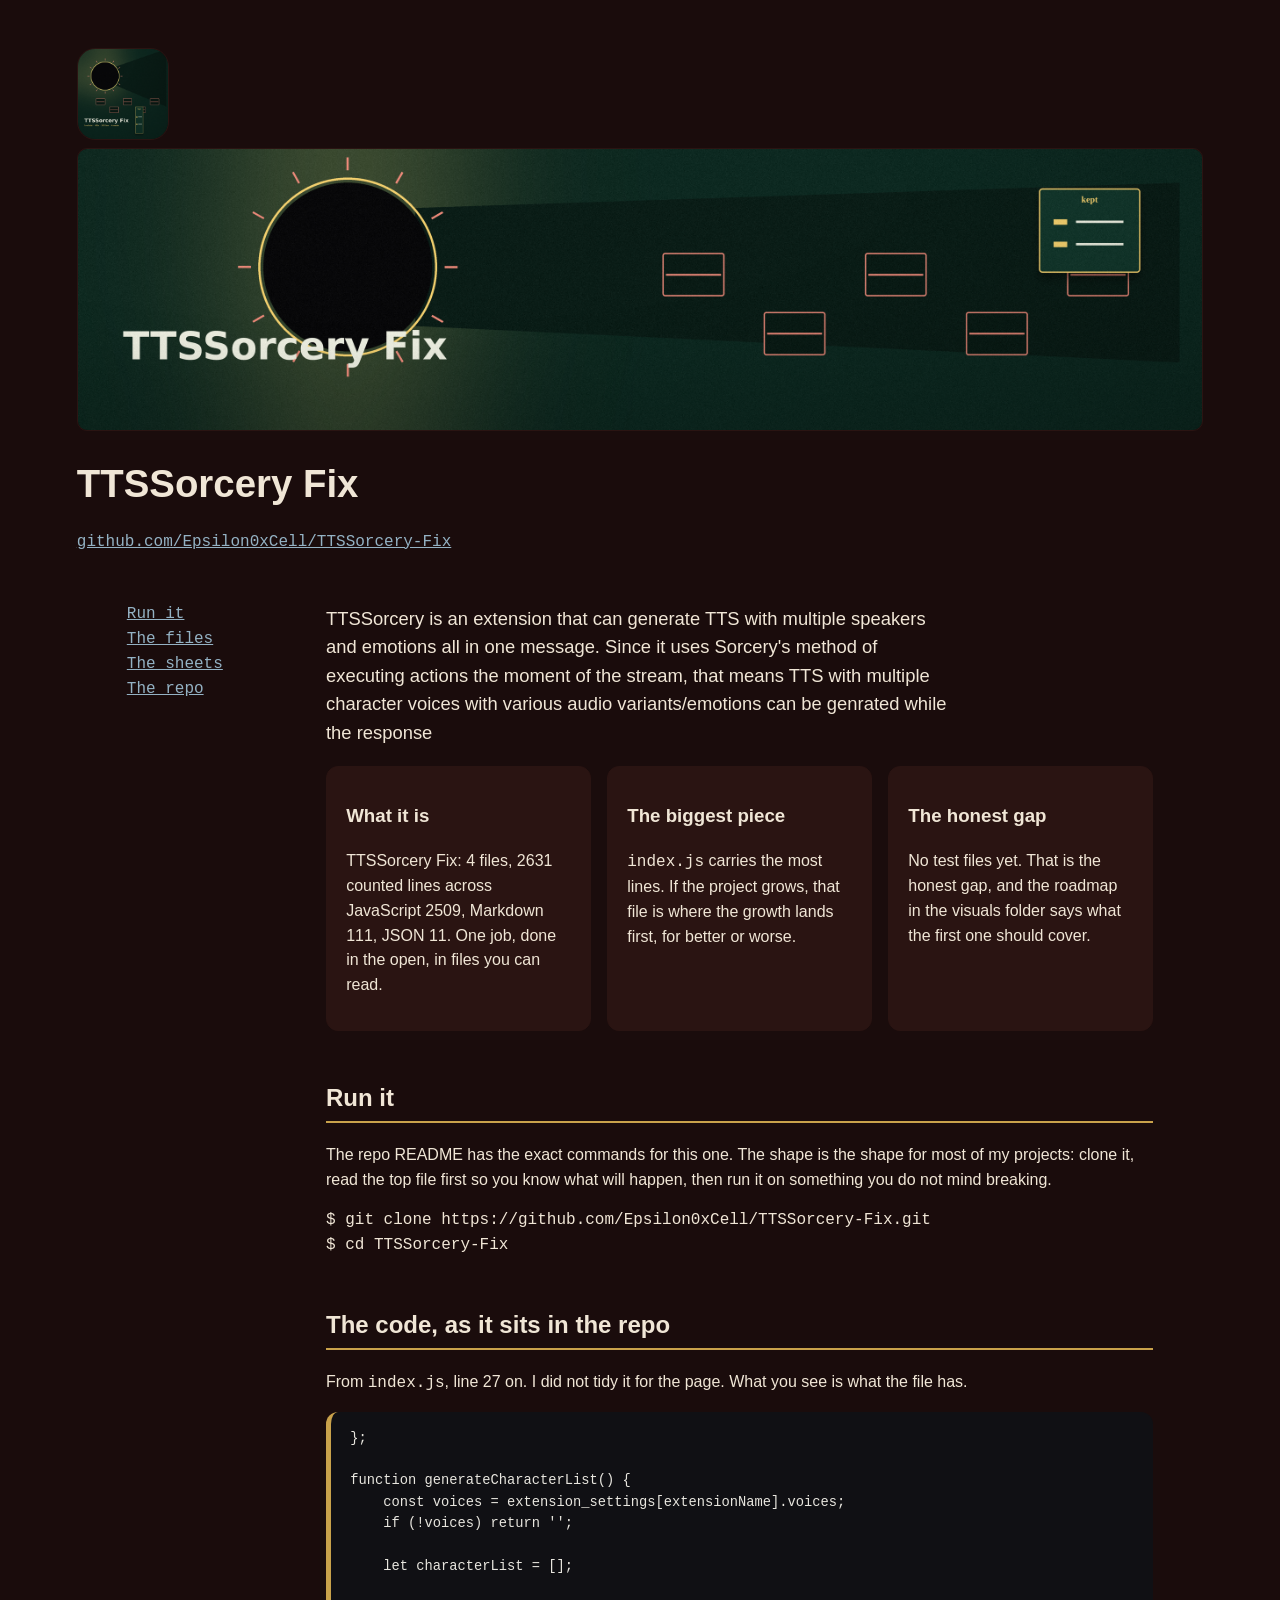
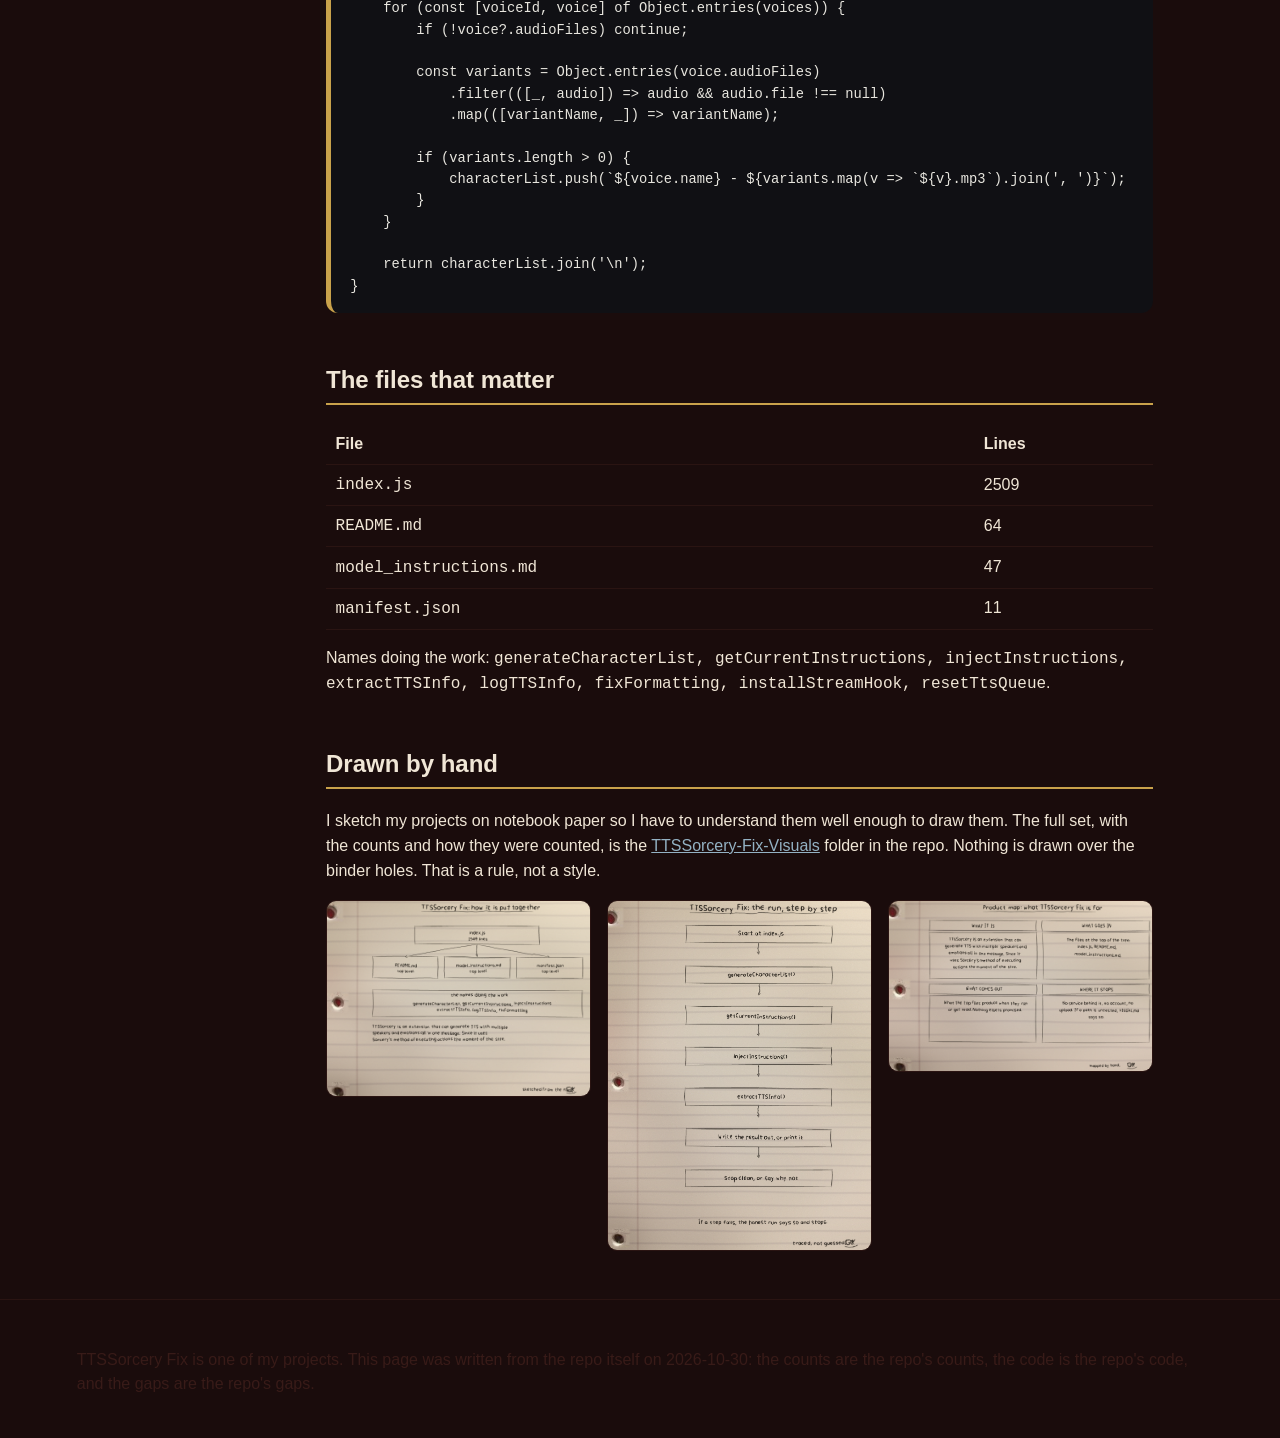
==== index.html @ c1dcb288 "Publish TTSSorcery-Fix project website" ====
<!DOCTYPE html>
<html lang="en">
<head>
<meta charset="utf-8">
<meta name="viewport" content="width=device-width, initial-scale=1">
<title>TTSSorcery Fix: what it is, how it runs, where it stops</title>
<meta name="description" content="TTSSorcery is an extension that can generate TTS with multiple speakers and emotions all in one message. Since it uses Sorcery&#x27;s method of executing a">
<style>
:root {
  --bg: #1a0c0c; --panel: #2a1412; --ink: #f0e6d6;
  --mut: #381b18;
  --acc: #c9a24b; --acc2: #94b2c4;
  --line: #2a1412;
}
* { box-sizing: border-box; }
body { margin: 0; background: var(--bg); color: var(--ink);
  font-family: ' Gill Sans', 'Segoe UI', sans-serif; line-height: 1.55; }
code, pre, .mono { font-family: 'SF Mono', monospace; }
a { color: var(--acc2); }
.hero { padding: 3rem 6vw 1rem; }
.hero img.banner { width: 100%; height: auto; border: 1px solid var(--line);
  border-radius: 10px; }
.logo { width: 92px; height: 92px; border-radius: 18px;
  border: 1px solid var(--line); }
h1 { font-size: 2.4rem; margin: 0.4em 0 0.1em; }
h2 { border-bottom: 2px solid var(--acc); padding-bottom: 0.2em;
  margin-top: 2em; }
.lede { font-size: 1.15rem; max-width: 62ch; }
main { padding: 0 6vw 3rem; max-width: 1180px; margin: 0 auto; }
.grid { display: grid; gap: 1rem;
  grid-template-columns: repeat(auto-fit, minmax(230px, 1fr)); }
.card { background: var(--panel); border: 1px solid var(--line);
  border-radius: 12px; padding: 1rem 1.2rem; }
.card.pop { animation: rise 0.7s ease both; }
@keyframes rise { from { opacity: 0; transform: translateY(14px); }
  to { opacity: 1; transform: none; } }
pre.code { background: #101014; color: #e8e6df; padding: 1rem 1.2rem;
  border-radius: 12px; overflow-x: auto; font-size: 0.86rem;
  border-left: 5px solid var(--acc); }
table { border-collapse: collapse; width: 100%; }
td, th { border-bottom: 1px solid var(--line); padding: 0.45rem 0.6rem;
  text-align: left; }
.shots { display: grid; gap: 1rem;
  grid-template-columns: repeat(auto-fit, minmax(260px, 1fr)); }
.shots img { width: 100%; height: auto; border: 1px solid var(--line);
  border-radius: 10px; background: #f4f1e8; }
footer { padding: 2rem 6vw; border-top: 1px solid var(--line);
  color: var(--mut); }
.rail { display: flex; gap: 1.2rem; align-items: flex-start; }
.rail nav { position: sticky; top: 1rem; min-width: 180px; }
@media (max-width: 760px) { .rail { flex-direction: column; }
  .rail nav { position: static; } }
@media (prefers-reduced-motion: reduce) {
  .card.pop { animation: none; } * { scroll-behavior: auto; } }
</style>
</head>
<body class="layout-note">
<!-- This page exists for TTSSorcery-Fix alone: the layout (notebook),
     the colors, and the type were picked for this project, not
     shared with the other project pages. The code block below is
     copied from the file it names, line for line. If it looks
     plain, that is because the project is plain, and I would
     rather the page match the project than dress it up. The one
     thing I will not do here is oversell: what this project does
     not do is stated on the page, not hidden from it. -->
<header class="hero">
  <img class="logo" src="assets/logo.png" alt="TTSSorcery Fix logo">
  <img class="banner" src="assets/banner.png" alt="">
  <h1>TTSSorcery Fix</h1>
  <p class="mono"><a href="https://github.com/Epsilon0xCell/TTSSorcery-Fix">github.com/Epsilon0xCell/TTSSorcery-Fix</a></p>
</header>

<main>
  <section class="rail">
    <nav aria-label="on this page">
      <p class="mono"><a href="#run">Run it</a><br>
      <a href="#files">The files</a><br>
      <a href="#sheets">The sheets</a><br>
      <a href="https://github.com/Epsilon0xCell/TTSSorcery-Fix">The repo</a></p>
    </nav>
    <div>
      <p class="lede">TTSSorcery is an extension that can generate TTS with multiple speakers and emotions all in one message. Since it uses Sorcery&#x27;s method of executing actions the moment of the stream, that means TTS with multiple character voices with various audio variants/emotions can be genrated while the response</p>
      <div class="grid">
        <div class="card pop"><h3>What it is</h3>
          <p>TTSSorcery Fix: 4 files, 2631 counted
          lines across JavaScript 2509, Markdown 111, JSON 11. One job, done in the
          open, in files you can read.</p></div>
        <div class="card pop"><h3>The biggest piece</h3>
          <p><code>index.js</code> carries the most
          lines. If the project grows, that file is where the growth
          lands first, for better or worse.</p></div>
        <div class="card pop"><h3>The honest gap</h3>
          <p>No test files yet. That is the honest gap, and the roadmap in the visuals folder says what the first one should cover.</p></div>
      </div>
      <section id="run">
        <h2>Run it</h2>
        <p>The repo README has the exact commands for this one. The
        shape is the shape for most of my projects: clone it, read the
        top file first so you know what will happen, then run it on
        something you do not mind breaking.</p>
        <p class="mono">$ git clone https://github.com/Epsilon0xCell/TTSSorcery-Fix.git<br>$ cd TTSSorcery-Fix</p>
      </section>
      
  <section aria-label="real code">
    <h2>The code, as it sits in the repo</h2>
    <p>From <code>index.js</code>, line 27 on. I did
    not tidy it for the page. What you see is what the file has.</p>
    <pre class="code"><code>};

function generateCharacterList() {
    const voices = extension_settings[extensionName].voices;
    if (!voices) return &#x27;&#x27;;

    let characterList = [];
    
    for (const [voiceId, voice] of Object.entries(voices)) {
        if (!voice?.audioFiles) continue;

        const variants = Object.entries(voice.audioFiles)
            .filter(([_, audio]) =&gt; audio &amp;&amp; audio.file !== null)
            .map(([variantName, _]) =&gt; variantName);

        if (variants.length &gt; 0) {
            characterList.push(`${voice.name} - ${variants.map(v =&gt; `${v}.mp3`).join(&#x27;, &#x27;)}`);
        }
    }

    return characterList.join(&#x27;\n&#x27;);
}</code></pre>
  </section>
      <section id="files">
        <h2>The files that matter</h2>
        <table><tr><th>File</th><th>Lines</th></tr>
        <tr><td><code>index.js</code></td><td>2509</td></tr>
        <tr><td><code>README.md</code></td><td>64</td></tr>
        <tr><td><code>model_instructions.md</code></td><td>47</td></tr>
        <tr><td><code>manifest.json</code></td><td>11</td></tr>
        </table>
        <p>Names doing the work: <span class="mono">generateCharacterList, getCurrentInstructions, injectInstructions, extractTTSInfo, logTTSInfo, fixFormatting, installStreamHook, resetTtsQueue</span>.</p>
      </section>
      <section id="sheets">
        <h2>Drawn by hand</h2>
        <p>I sketch my projects on notebook paper so I have to
        understand them well enough to draw them. The full set,
        with the counts and how they were counted, is the
        <a href="https://github.com/Epsilon0xCell/TTSSorcery-Fix/tree/main/TTSSorcery-Fix-Visuals">TTSSorcery-Fix-Visuals</a>
        folder in the repo. Nothing is drawn over the binder holes.
        That is a rule, not a style.</p>
        <div class="shots">
          <img src="assets/architecture.png" alt="Hand drawn architecture sheet for TTSSorcery Fix">
          <img src="assets/flowchart.png" alt="Hand drawn flowchart sheet for TTSSorcery Fix">
          <img src="assets/product-map.png" alt="Hand drawn product map sheet for TTSSorcery Fix">
        </div>
      </section>
    </div>
  </section>
</main>
<footer>
  <p>TTSSorcery Fix is one of my projects. This page was written
  from the repo itself on 2026-10-30: the counts are the
  repo's counts, the code is the repo's code, and the gaps are the
  repo's gaps.</p>
</footer>
</body>
</html>
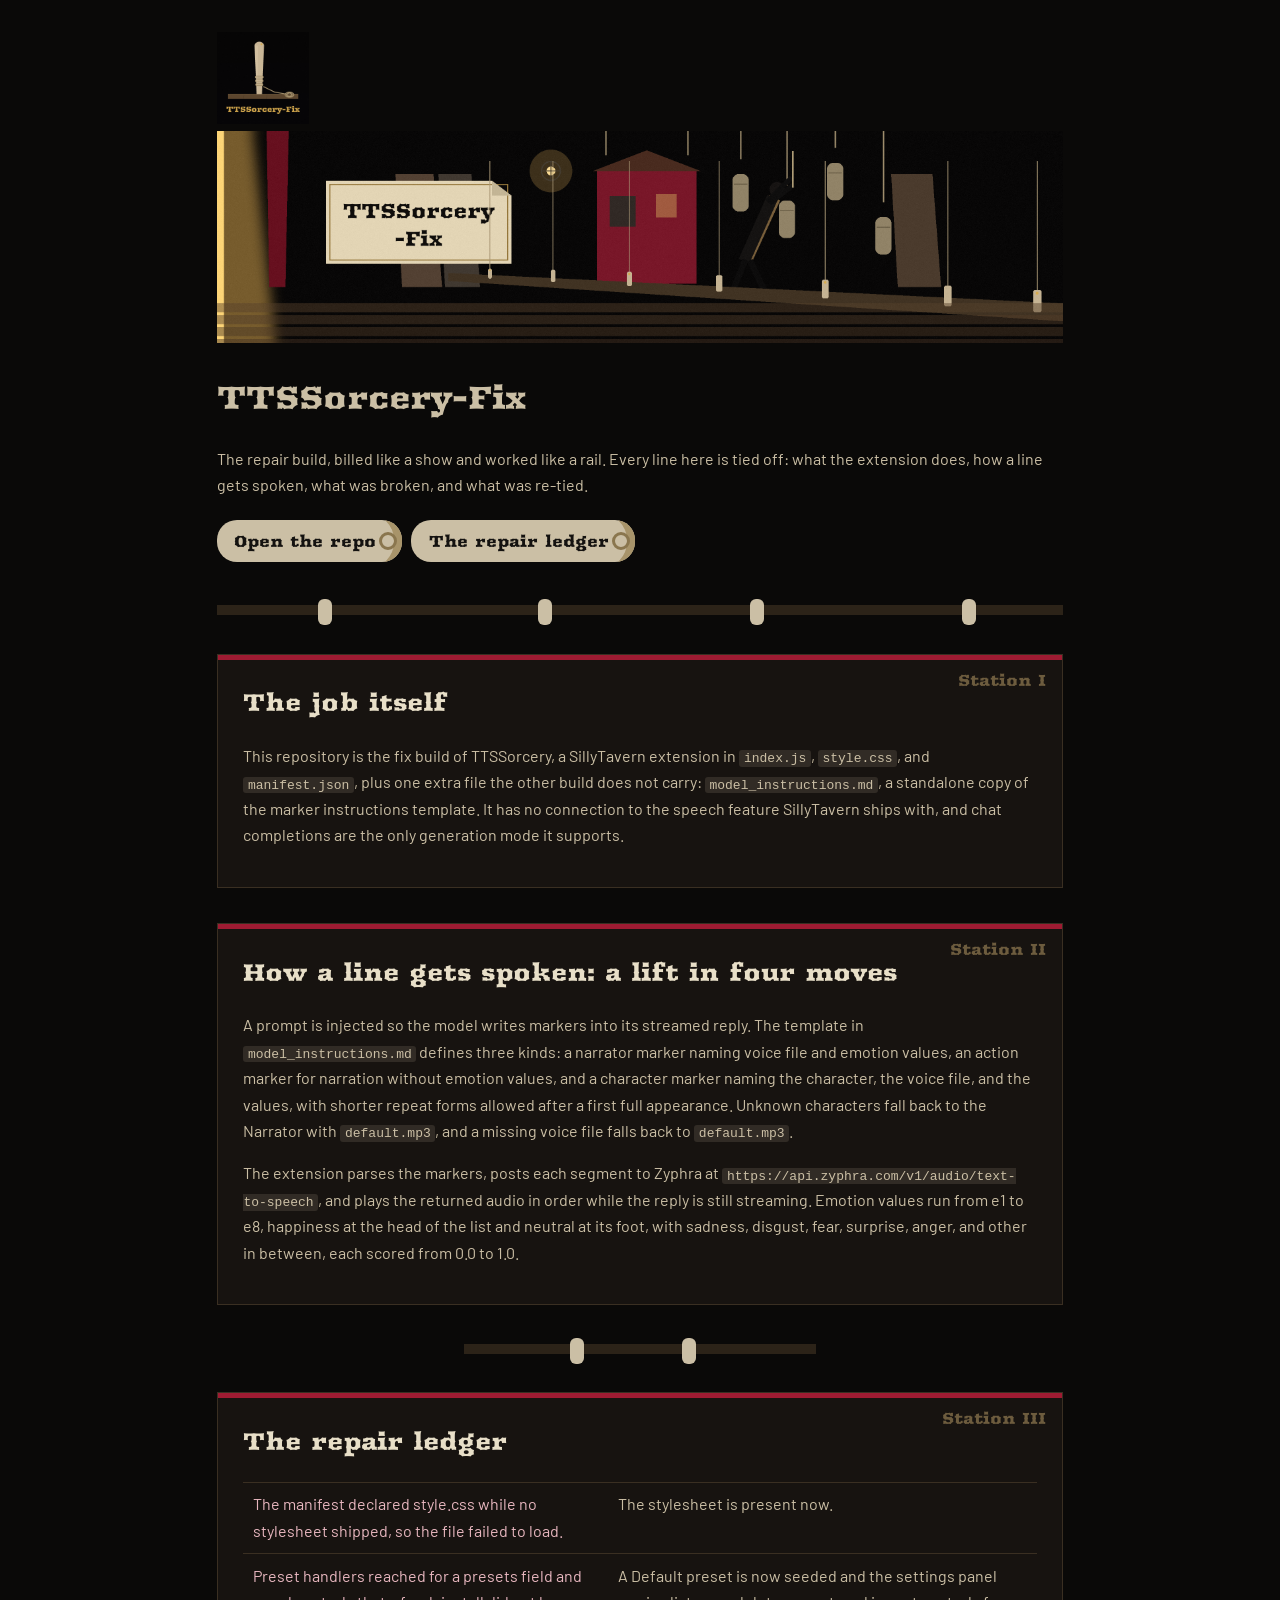
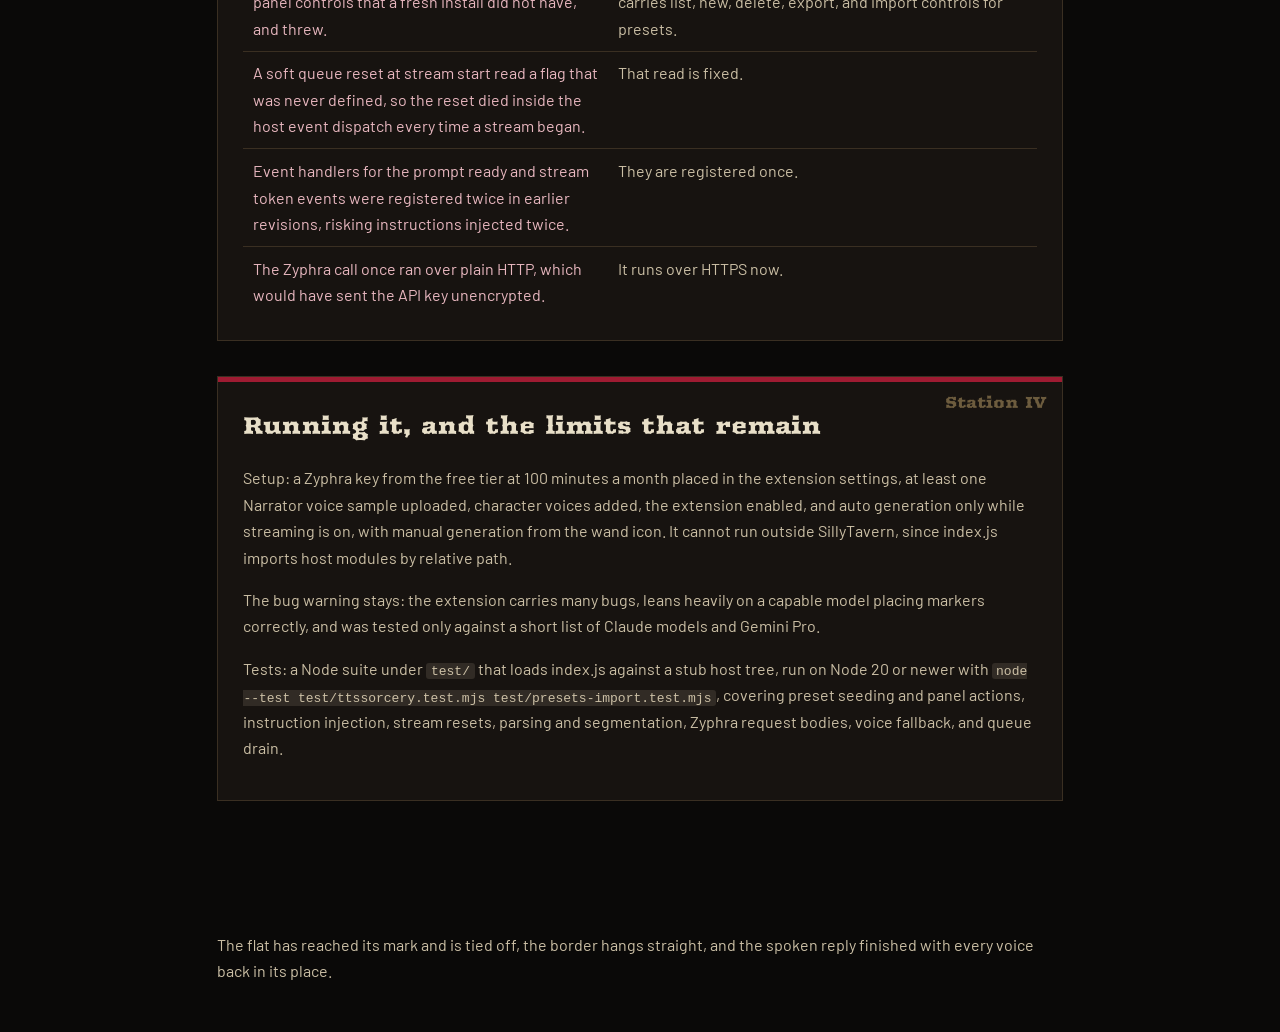
==== commit 63c2d6f7: "Theme unification: re-skin README, site, and art in the repo's own world" ====
--- a/index.html
+++ b/index.html
@@ -3,163 +3,58 @@
 <head>
 <meta charset="utf-8">
 <meta name="viewport" content="width=device-width, initial-scale=1">
-<title>TTSSorcery Fix: what it is, how it runs, where it stops</title>
-<meta name="description" content="TTSSorcery is an extension that can generate TTS with multiple speakers and emotions all in one message. Since it uses Sorcery&#x27;s method of executing a">
+<title>TTSSorcery-Fix: Stage Weight and Fly Rail Crew</title>
+<meta name="description" content="The fix build of TTSSorcery, a SillyTavern extension. Stations along a working rail: the job, the lift, the repair ledger, and running it.">
 <style>
-:root {
-  --bg: #1a0c0c; --panel: #2a1412; --ink: #f0e6d6;
-  --mut: #381b18;
-  --acc: #c9a24b; --acc2: #94b2c4;
-  --line: #2a1412;
-}
-* { box-sizing: border-box; }
-body { margin: 0; background: var(--bg); color: var(--ink);
-  font-family: ' Gill Sans', 'Segoe UI', sans-serif; line-height: 1.55; }
-code, pre, .mono { font-family: 'SF Mono', monospace; }
-a { color: var(--acc2); }
-.hero { padding: 3rem 6vw 1rem; }
-.hero img.banner { width: 100%; height: auto; border: 1px solid var(--line);
-  border-radius: 10px; }
-.logo { width: 92px; height: 92px; border-radius: 18px;
-  border: 1px solid var(--line); }
-h1 { font-size: 2.4rem; margin: 0.4em 0 0.1em; }
-h2 { border-bottom: 2px solid var(--acc); padding-bottom: 0.2em;
-  margin-top: 2em; }
-.lede { font-size: 1.15rem; max-width: 62ch; }
-main { padding: 0 6vw 3rem; max-width: 1180px; margin: 0 auto; }
-.grid { display: grid; gap: 1rem;
-  grid-template-columns: repeat(auto-fit, minmax(230px, 1fr)); }
-.card { background: var(--panel); border: 1px solid var(--line);
-  border-radius: 12px; padding: 1rem 1.2rem; }
-.card.pop { animation: rise 0.7s ease both; }
-@keyframes rise { from { opacity: 0; transform: translateY(14px); }
-  to { opacity: 1; transform: none; } }
-pre.code { background: #101014; color: #e8e6df; padding: 1rem 1.2rem;
-  border-radius: 12px; overflow-x: auto; font-size: 0.86rem;
-  border-left: 5px solid var(--acc); }
-table { border-collapse: collapse; width: 100%; }
-td, th { border-bottom: 1px solid var(--line); padding: 0.45rem 0.6rem;
-  text-align: left; }
-.shots { display: grid; gap: 1rem;
-  grid-template-columns: repeat(auto-fit, minmax(260px, 1fr)); }
-.shots img { width: 100%; height: auto; border: 1px solid var(--line);
-  border-radius: 10px; background: #f4f1e8; }
-footer { padding: 2rem 6vw; border-top: 1px solid var(--line);
-  color: var(--mut); }
-.rail { display: flex; gap: 1.2rem; align-items: flex-start; }
-.rail nav { position: sticky; top: 1rem; min-width: 180px; }
-@media (max-width: 760px) { .rail { flex-direction: column; }
-  .rail nav { position: static; } }
-@media (prefers-reduced-motion: reduce) {
-  .card.pop { animation: none; } * { scroll-behavior: auto; } }
+@font-face{font-family:'Arbutus';src:url('fonts/Arbutus.ttf') format('truetype');}
+@font-face{font-family:'Barlow';src:url('fonts/Barlow.ttf') format('truetype');}
+:root{--black:#0a0908;--crim:#9e1b32;--gold:#d4af37;--dust:#cbbfa5;--board:#57432c;--cream:#e8dfc8}
+*{box-sizing:border-box} body{margin:0;background:var(--black);color:var(--dust);font-family:'Barlow',sans-serif;line-height:1.65}
+h1,h2{font-family:'Arbutus',serif;font-weight:400}
+.hero{padding:2rem 6vw 0;max-width:1000px;margin:0 auto}.hero img.banner{width:100%;height:auto}
+.logo{width:92px;height:92px}
+main{padding:0 6vw 3rem;max-width:1000px;margin:0 auto}
+.station{background:#171310;border:1px solid #3a2f22;padding:1.4rem 1.6rem;margin:2.2rem auto;max-width:56rem;position:relative}
+.station:before{content:'';position:absolute;top:0;left:0;right:0;height:5px;background:var(--crim)}
+.station h2{color:var(--cream);margin-top:.4rem}
+.station .no{position:absolute;top:12px;right:16px;color:#6d5c3e;font-family:'Arbutus',serif}
+table{border-collapse:collapse;width:100%} td{border-top:1px solid #3a2f22;padding:.55rem .6rem;vertical-align:top} td:first-child{color:#e8b7bf;width:46%}
+.btn{display:inline-block;background:var(--dust);color:#141210;font-family:'Arbutus',serif;text-decoration:none;padding:.5rem 1.6rem .5rem 1.1rem;border-radius:20px;position:relative;margin:.3rem .4rem .3rem 0;box-shadow:inset -14px 0 0 -6px #a8946a}
+.btn:after{content:'';position:absolute;right:5px;top:50%;transform:translateY(-50%);width:12px;height:12px;border:3px solid #8a764e;border-radius:50%}
+.btn:hover{background:linear-gradient(90deg,#e8c87a,var(--dust) 55%)}
+.btn:active{transform:translateY(2px)} .btn:focus-visible{outline:2px solid var(--gold);outline-offset:3px}
+a{color:#e8c87a} a:before{content:'';display:inline-block;width:.55em;height:.55em;border:2px solid currentColor;border-radius:50%;margin-right:.4em}
+a:hover:before{background:var(--gold)} .btn:before{content:none}
+.rail{border-top:10px solid #2c2318;margin:2.4rem auto;position:relative;max-width:56rem}
+.rail i{position:absolute;top:-16px;width:14px;height:26px;background:var(--dust);border-radius:6px}
+.rail.short{max-width:22rem}
+code{background:rgba(203,191,165,.14);padding:.05em .35em;border-radius:3px}
+pre{background:#000;padding:1rem;overflow-x:auto;border:1px solid #3a2f22}
+footer{padding:2rem 6vw;max-width:1000px;margin:0 auto}
 </style>
 </head>
-<body class="layout-note">
-<!-- This page exists for TTSSorcery-Fix alone: the layout (notebook),
-     the colors, and the type were picked for this project, not
-     shared with the other project pages. The code block below is
-     copied from the file it names, line for line. If it looks
-     plain, that is because the project is plain, and I would
-     rather the page match the project than dress it up. The one
-     thing I will not do here is oversell: what this project does
-     not do is stated on the page, not hidden from it. -->
+<body>
 <header class="hero">
-  <img class="logo" src="assets/logo.png" alt="TTSSorcery Fix logo">
-  <img class="banner" src="assets/banner.png" alt="">
-  <h1>TTSSorcery Fix</h1>
-  <p class="mono"><a href="https://github.com/Epsilon0xCell/TTSSorcery-Fix">github.com/Epsilon0xCell/TTSSorcery-Fix</a></p>
+<img class="logo" src="assets/logo.png" alt="Belaying pin with a rope wrap and a coil on the boards">
+<img class="banner" src="assets/banner.png" alt="The fly rail during a scene change, with the playbill for TTSSorcery-Fix on the back wall">
+<h1>TTSSorcery-Fix</h1>
+<p>The repair build, billed like a show and worked like a rail. Every line here is tied off: what the extension does, how a line gets spoken, what was broken, and what was re-tied.</p>
+<p><a class="btn" href="https://github.com/Epsilon0xCell/TTSSorcery-Fix">Open the repo</a> <a class="btn" href="#ledger">The repair ledger</a></p>
 </header>
-
 <main>
-  <section class="rail">
-    <nav aria-label="on this page">
-      <p class="mono"><a href="#run">Run it</a><br>
-      <a href="#files">The files</a><br>
-      <a href="#sheets">The sheets</a><br>
-      <a href="https://github.com/Epsilon0xCell/TTSSorcery-Fix">The repo</a></p>
-    </nav>
-    <div>
-      <p class="lede">TTSSorcery is an extension that can generate TTS with multiple speakers and emotions all in one message. Since it uses Sorcery&#x27;s method of executing actions the moment of the stream, that means TTS with multiple character voices with various audio variants/emotions can be genrated while the response</p>
-      <div class="grid">
-        <div class="card pop"><h3>What it is</h3>
-          <p>TTSSorcery Fix: 4 files, 2631 counted
-          lines across JavaScript 2509, Markdown 111, JSON 11. One job, done in the
-          open, in files you can read.</p></div>
-        <div class="card pop"><h3>The biggest piece</h3>
-          <p><code>index.js</code> carries the most
-          lines. If the project grows, that file is where the growth
-          lands first, for better or worse.</p></div>
-        <div class="card pop"><h3>The honest gap</h3>
-          <p>No test files yet. That is the honest gap, and the roadmap in the visuals folder says what the first one should cover.</p></div>
-      </div>
-      <section id="run">
-        <h2>Run it</h2>
-        <p>The repo README has the exact commands for this one. The
-        shape is the shape for most of my projects: clone it, read the
-        top file first so you know what will happen, then run it on
-        something you do not mind breaking.</p>
-        <p class="mono">$ git clone https://github.com/Epsilon0xCell/TTSSorcery-Fix.git<br>$ cd TTSSorcery-Fix</p>
-      </section>
-      
-  <section aria-label="real code">
-    <h2>The code, as it sits in the repo</h2>
-    <p>From <code>index.js</code>, line 27 on. I did
-    not tidy it for the page. What you see is what the file has.</p>
-    <pre class="code"><code>};
-
-function generateCharacterList() {
-    const voices = extension_settings[extensionName].voices;
-    if (!voices) return &#x27;&#x27;;
-
-    let characterList = [];
-    
-    for (const [voiceId, voice] of Object.entries(voices)) {
-        if (!voice?.audioFiles) continue;
-
-        const variants = Object.entries(voice.audioFiles)
-            .filter(([_, audio]) =&gt; audio &amp;&amp; audio.file !== null)
-            .map(([variantName, _]) =&gt; variantName);
-
-        if (variants.length &gt; 0) {
-            characterList.push(`${voice.name} - ${variants.map(v =&gt; `${v}.mp3`).join(&#x27;, &#x27;)}`);
-        }
-    }
-
-    return characterList.join(&#x27;\n&#x27;);
-}</code></pre>
-  </section>
-      <section id="files">
-        <h2>The files that matter</h2>
-        <table><tr><th>File</th><th>Lines</th></tr>
-        <tr><td><code>index.js</code></td><td>2509</td></tr>
-        <tr><td><code>README.md</code></td><td>64</td></tr>
-        <tr><td><code>model_instructions.md</code></td><td>47</td></tr>
-        <tr><td><code>manifest.json</code></td><td>11</td></tr>
-        </table>
-        <p>Names doing the work: <span class="mono">generateCharacterList, getCurrentInstructions, injectInstructions, extractTTSInfo, logTTSInfo, fixFormatting, installStreamHook, resetTtsQueue</span>.</p>
-      </section>
-      <section id="sheets">
-        <h2>Drawn by hand</h2>
-        <p>I sketch my projects on notebook paper so I have to
-        understand them well enough to draw them. The full set,
-        with the counts and how they were counted, is the
-        <a href="https://github.com/Epsilon0xCell/TTSSorcery-Fix/tree/main/TTSSorcery-Fix-Visuals">TTSSorcery-Fix-Visuals</a>
-        folder in the repo. Nothing is drawn over the binder holes.
-        That is a rule, not a style.</p>
-        <div class="shots">
-          <img src="assets/architecture.png" alt="Hand drawn architecture sheet for TTSSorcery Fix">
-          <img src="assets/flowchart.png" alt="Hand drawn flowchart sheet for TTSSorcery Fix">
-          <img src="assets/product-map.png" alt="Hand drawn product map sheet for TTSSorcery Fix">
-        </div>
-      </section>
-    </div>
-  </section>
+<div class="rail" aria-hidden="true"><i style="left:12%"></i><i style="left:38%"></i><i style="left:63%"></i><i style="left:88%"></i></div>
+<section class="station"><span class="no">Station I</span><h2>The job itself</h2><p>This repository is the fix build of TTSSorcery, a SillyTavern extension in <code>index.js</code>, <code>style.css</code>, and <code>manifest.json</code>, plus one extra file the other build does not carry: <code>model_instructions.md</code>, a standalone copy of the marker instructions template. It has no connection to the speech feature SillyTavern ships with, and chat completions are the only generation mode it supports.</p></section>
+<section class="station"><span class="no">Station II</span><h2>How a line gets spoken: a lift in four moves</h2><p>A prompt is injected so the model writes markers into its streamed reply. The template in <code>model_instructions.md</code> defines three kinds: a narrator marker naming voice file and emotion values, an action marker for narration without emotion values, and a character marker naming the character, the voice file, and the values, with shorter repeat forms allowed after a first full appearance. Unknown characters fall back to the Narrator with <code>default.mp3</code>, and a missing voice file falls back to <code>default.mp3</code>.</p><p>The extension parses the markers, posts each segment to Zyphra at <code>https://api.zyphra.com/v1/audio/text-to-speech</code>, and plays the returned audio in order while the reply is still streaming. Emotion values run from e1 to e8, happiness at the head of the list and neutral at its foot, with sadness, disgust, fear, surprise, anger, and other in between, each scored from 0.0 to 1.0.</p></section>
+<div class="rail short" aria-hidden="true"><i style="left:30%"></i><i style="left:62%"></i></div>
+<section class="station" id="ledger"><span class="no">Station III</span><h2>The repair ledger</h2><table>
+<tr><td>The manifest declared style.css while no stylesheet shipped, so the file failed to load.</td><td>The stylesheet is present now.</td></tr>
+<tr><td>Preset handlers reached for a presets field and panel controls that a fresh install did not have, and threw.</td><td>A Default preset is now seeded and the settings panel carries list, new, delete, export, and import controls for presets.</td></tr>
+<tr><td>A soft queue reset at stream start read a flag that was never defined, so the reset died inside the host event dispatch every time a stream began.</td><td>That read is fixed.</td></tr>
+<tr><td>Event handlers for the prompt ready and stream token events were registered twice in earlier revisions, risking instructions injected twice.</td><td>They are registered once.</td></tr>
+<tr><td>The Zyphra call once ran over plain HTTP, which would have sent the API key unencrypted.</td><td>It runs over HTTPS now.</td></tr>
+</table></section>
+<section class="station"><span class="no">Station IV</span><h2>Running it, and the limits that remain</h2><p>Setup: a Zyphra key from the free tier at 100 minutes a month placed in the extension settings, at least one Narrator voice sample uploaded, character voices added, the extension enabled, and auto generation only while streaming is on, with manual generation from the wand icon. It cannot run outside SillyTavern, since index.js imports host modules by relative path.</p><p>The bug warning stays: the extension carries many bugs, leans heavily on a capable model placing markers correctly, and was tested only against a short list of Claude models and Gemini Pro.</p><p>Tests: a Node suite under <code>test/</code> that loads index.js against a stub host tree, run on Node 20 or newer with <code>node --test test/ttssorcery.test.mjs test/presets-import.test.mjs</code>, covering preset seeding and panel actions, instruction injection, stream resets, parsing and segmentation, Zyphra request bodies, voice fallback, and queue drain.</p></section>
 </main>
-<footer>
-  <p>TTSSorcery Fix is one of my projects. This page was written
-  from the repo itself on 2026-10-30: the counts are the
-  repo's counts, the code is the repo's code, and the gaps are the
-  repo's gaps.</p>
-</footer>
+<footer><p>The flat has reached its mark and is tied off, the border hangs straight, and the spoken reply finished with every voice back in its place.</p></footer>
 </body>
 </html>
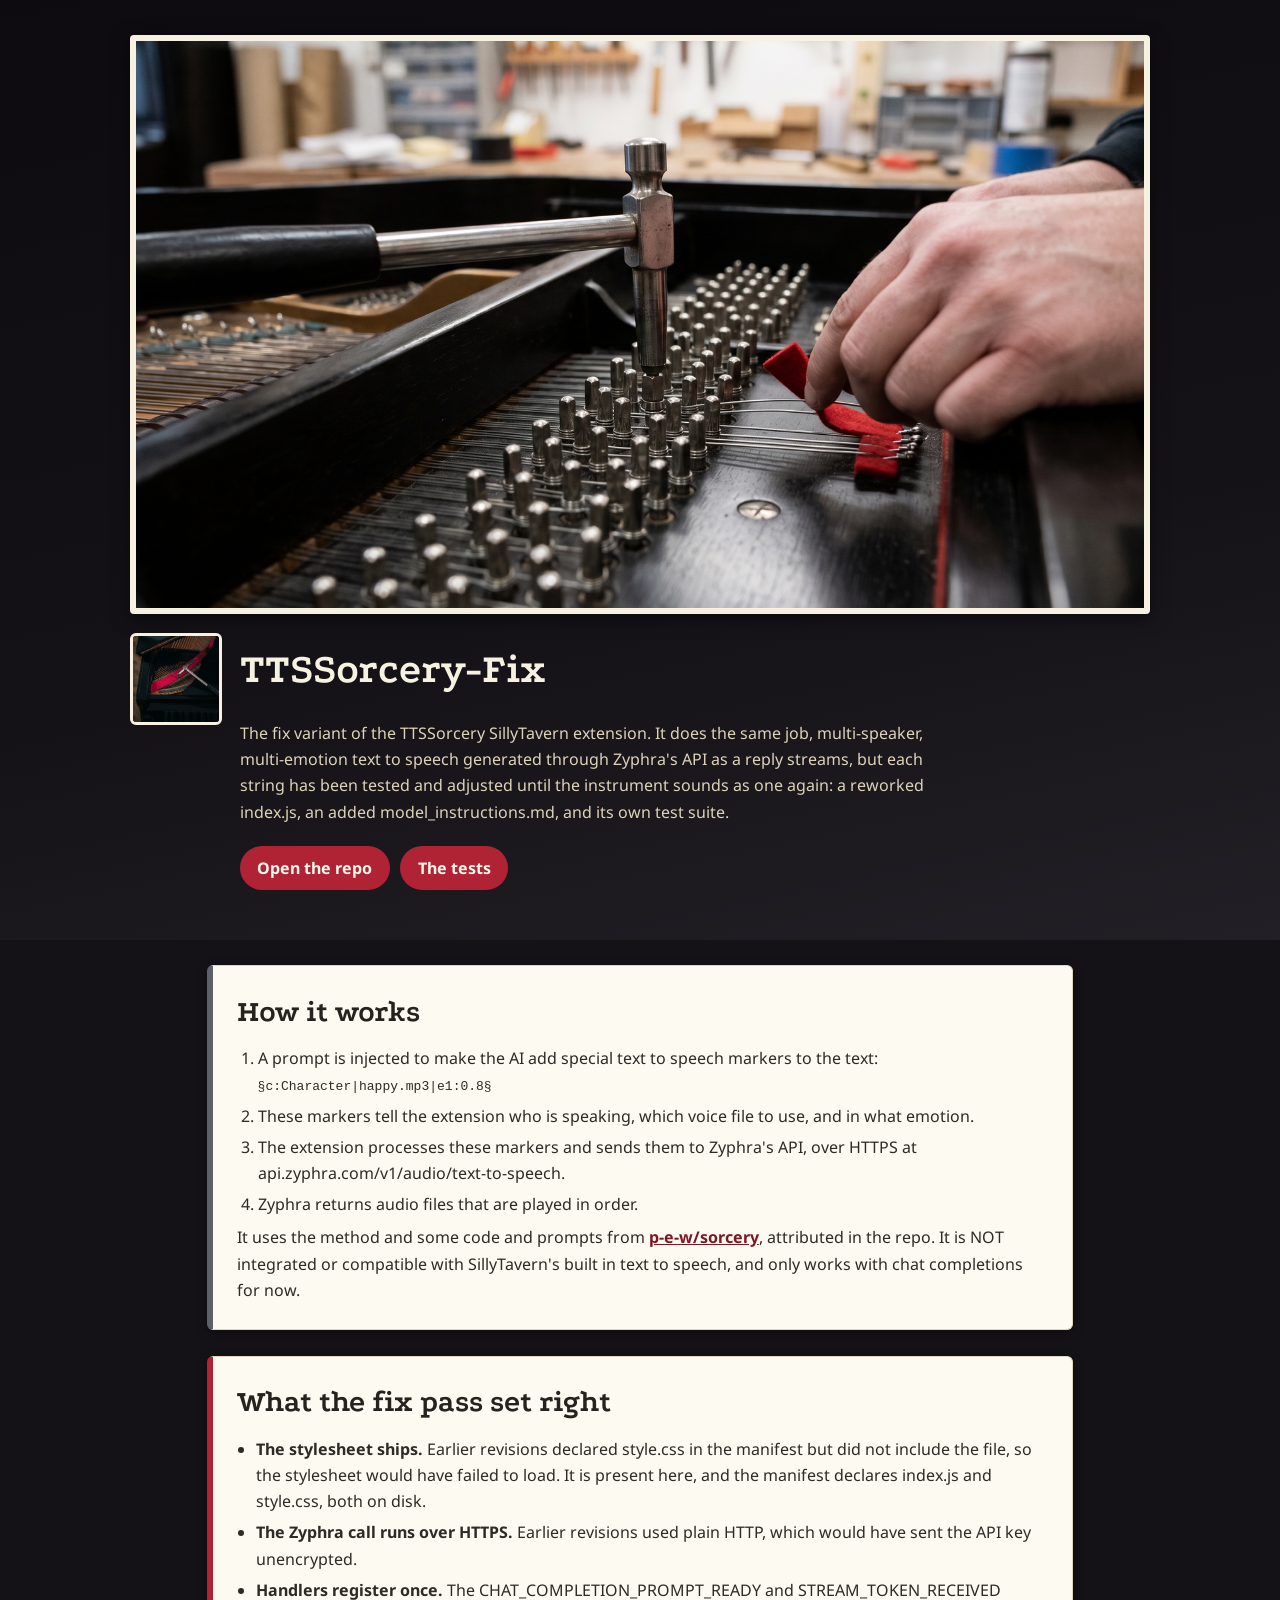
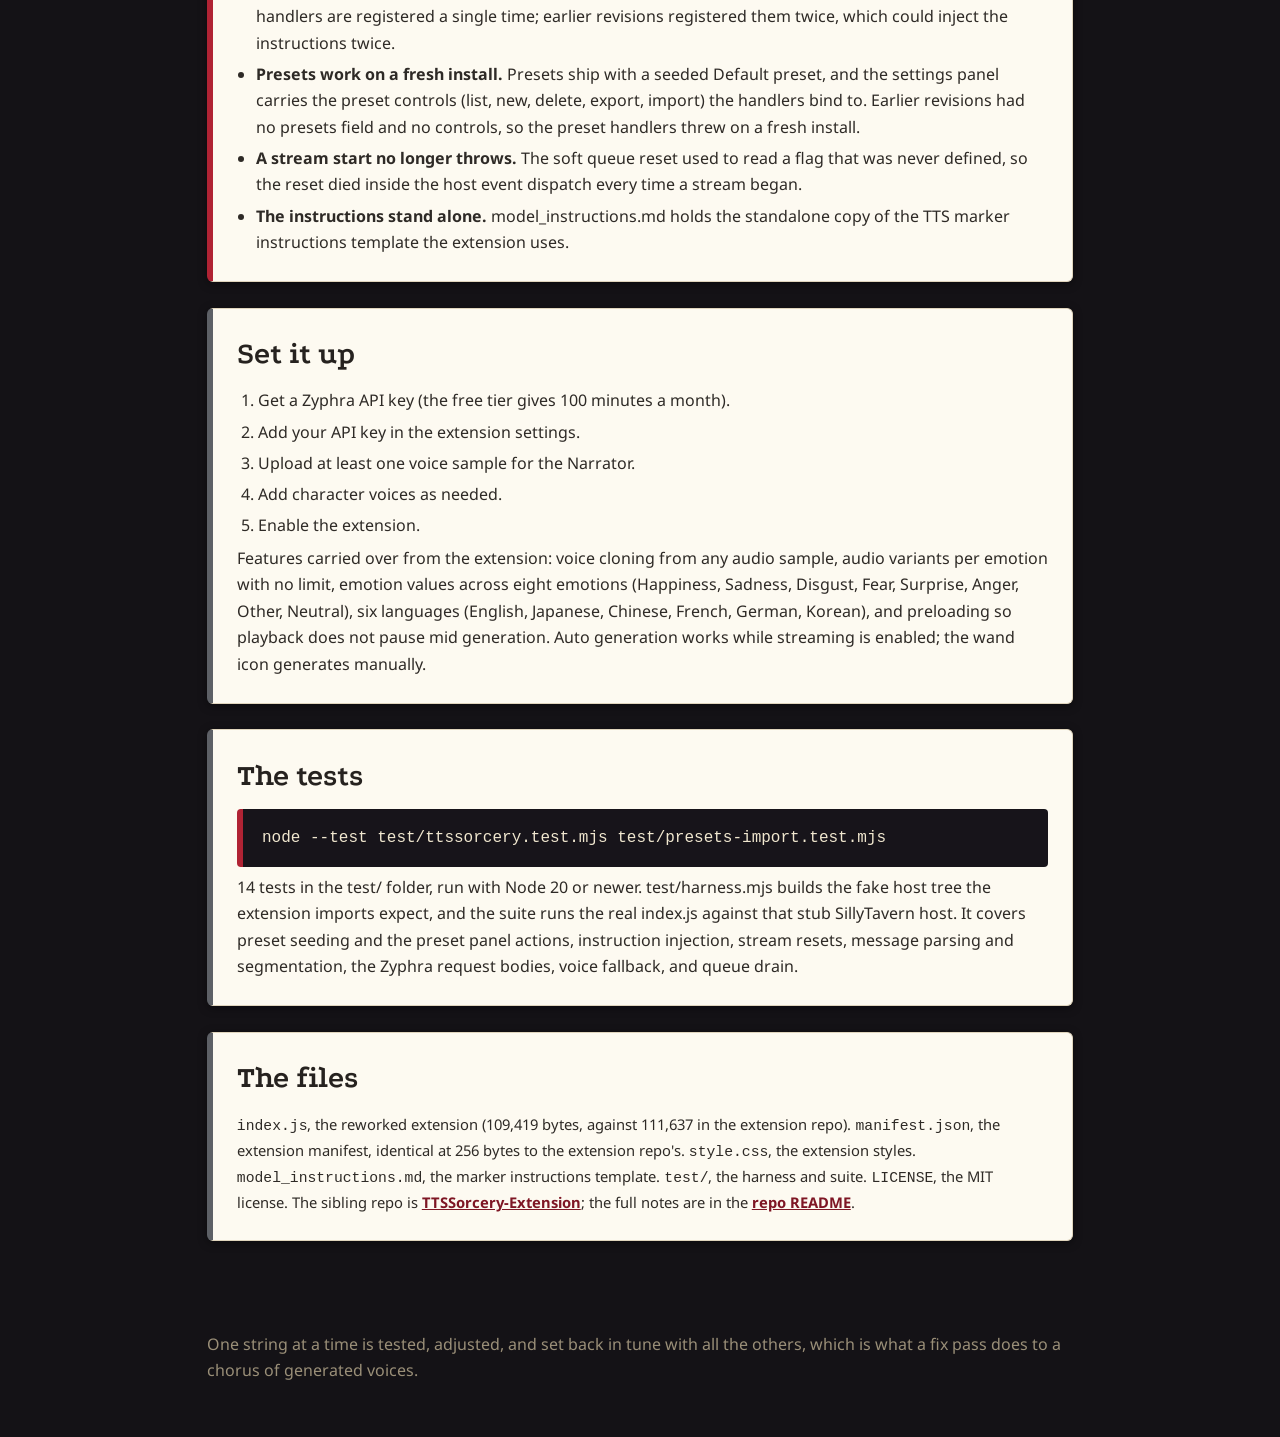
==== commit f2f6f281: "Restyle to the tuning bench theme (Wave 13)" ====
--- a/index.html
+++ b/index.html
@@ -3,58 +3,74 @@
 <head>
 <meta charset="utf-8">
 <meta name="viewport" content="width=device-width, initial-scale=1">
-<title>TTSSorcery-Fix: Stage Weight and Fly Rail Crew</title>
-<meta name="description" content="The fix build of TTSSorcery, a SillyTavern extension. Stations along a working rail: the job, the lift, the repair ledger, and running it.">
+<title>TTSSorcery-Fix: The Tuning Bench</title>
+<meta name="description" content="The fix variant of the TTSSorcery SillyTavern extension: multi-speaker, multi-emotion text to speech through Zyphra's API as a reply streams, with a reworked index.js, an added model_instructions.md, and its own test suite.">
 <style>
-@font-face{font-family:'Arbutus';src:url('fonts/Arbutus.ttf') format('truetype');}
-@font-face{font-family:'Barlow';src:url('fonts/Barlow.ttf') format('truetype');}
-:root{--black:#0a0908;--crim:#9e1b32;--gold:#d4af37;--dust:#cbbfa5;--board:#57432c;--cream:#e8dfc8}
-*{box-sizing:border-box} body{margin:0;background:var(--black);color:var(--dust);font-family:'Barlow',sans-serif;line-height:1.65}
-h1,h2{font-family:'Arbutus',serif;font-weight:400}
-.hero{padding:2rem 6vw 0;max-width:1000px;margin:0 auto}.hero img.banner{width:100%;height:auto}
-.logo{width:92px;height:92px}
-main{padding:0 6vw 3rem;max-width:1000px;margin:0 auto}
-.station{background:#171310;border:1px solid #3a2f22;padding:1.4rem 1.6rem;margin:2.2rem auto;max-width:56rem;position:relative}
-.station:before{content:'';position:absolute;top:0;left:0;right:0;height:5px;background:var(--crim)}
-.station h2{color:var(--cream);margin-top:.4rem}
-.station .no{position:absolute;top:12px;right:16px;color:#6d5c3e;font-family:'Arbutus',serif}
-table{border-collapse:collapse;width:100%} td{border-top:1px solid #3a2f22;padding:.55rem .6rem;vertical-align:top} td:first-child{color:#e8b7bf;width:46%}
-.btn{display:inline-block;background:var(--dust);color:#141210;font-family:'Arbutus',serif;text-decoration:none;padding:.5rem 1.6rem .5rem 1.1rem;border-radius:20px;position:relative;margin:.3rem .4rem .3rem 0;box-shadow:inset -14px 0 0 -6px #a8946a}
-.btn:after{content:'';position:absolute;right:5px;top:50%;transform:translateY(-50%);width:12px;height:12px;border:3px solid #8a764e;border-radius:50%}
-.btn:hover{background:linear-gradient(90deg,#e8c87a,var(--dust) 55%)}
-.btn:active{transform:translateY(2px)} .btn:focus-visible{outline:2px solid var(--gold);outline-offset:3px}
-a{color:#e8c87a} a:before{content:'';display:inline-block;width:.55em;height:.55em;border:2px solid currentColor;border-radius:50%;margin-right:.4em}
-a:hover:before{background:var(--gold)} .btn:before{content:none}
-.rail{border-top:10px solid #2c2318;margin:2.4rem auto;position:relative;max-width:56rem}
-.rail i{position:absolute;top:-16px;width:14px;height:26px;background:var(--dust);border-radius:6px}
-.rail.short{max-width:22rem}
-code{background:rgba(203,191,165,.14);padding:.05em .35em;border-radius:3px}
-pre{background:#000;padding:1rem;overflow-x:auto;border:1px solid #3a2f22}
-footer{padding:2rem 6vw;max-width:1000px;margin:0 auto}
+@font-face{font-family:'Podkova';src:url('fonts/Podkova-500.woff2') format('woff2');font-weight:500}
+@font-face{font-family:'Podkova';src:url('fonts/Podkova-700.woff2') format('woff2');font-weight:700}
+@font-face{font-family:'Podkova';src:url('fonts/Podkova-800.woff2') format('woff2');font-weight:800}
+@font-face{font-family:'Noto Sans';src:url('fonts/NotoSans-400.woff2') format('woff2');font-weight:400}
+@font-face{font-family:'Noto Sans';src:url('fonts/NotoSans-600.woff2') format('woff2');font-weight:600}
+@font-face{font-family:'Noto Sans';src:url('fonts/NotoSans-700.woff2') format('woff2');font-weight:700}
+:root{--black:#141216;--black2:#221f26;--ivory:#f7f1e2;--card:#fdfaf1;--ink:#2e2a26;--steel:#5d6066;--crimson:#b02334;--crimsondk:#7e1624;--line:#e0d5bd}
+*{box-sizing:border-box} body{margin:0;background:var(--black);color:var(--ink);font-family:'Noto Sans',sans-serif;line-height:1.65}
+h1,h2{font-family:'Podkova',serif;color:#26221f}
+.hero{background:linear-gradient(168deg,#0d0b0f 0%,var(--black) 60%,var(--black2) 100%);padding:2.2rem 6vw 1.8rem}
+.hero .inner{max-width:1020px;margin:0 auto}
+.hero img.wide{width:100%;height:auto;display:block;border:6px solid var(--ivory);border-radius:4px;box-shadow:0 4px 18px rgba(0,0,0,.55)}
+.hero .row{display:flex;gap:1.1rem;align-items:flex-start;margin-top:1.2rem}
+.hero .row img{width:92px;height:92px;object-fit:cover;border-radius:6px;border:3px solid var(--ivory);background:var(--ivory)}
+.hero h1{margin:.1rem 0 .3rem;font-size:2.6rem;color:var(--ivory)}
+.hero p{max-width:44rem;color:#ddd3ba}
+main{padding:0 6vw 3rem;max-width:1020px;margin:0 auto}
+.card{background:var(--card);border:1px solid var(--line);border-left:6px solid var(--steel);border-radius:6px;padding:1.2rem 1.5rem;margin:1.6rem 0;box-shadow:0 2px 10px rgba(0,0,0,.4)}
+.card.felt{border-left-color:var(--crimson)}
+.card h2{margin:.1rem 0 .5rem;font-size:1.9rem;font-weight:700}
+.card p{margin:.4rem 0}
+.strip{background:#17141a;color:#f0e7cf;padding:1rem 1.2rem;overflow-x:auto;font-family:ui-monospace,Menlo,monospace;border-radius:4px;border-left:6px solid var(--crimson)}
+.btn{display:inline-block;background:var(--crimson);color:#fff6ec;font-family:'Noto Sans',sans-serif;font-weight:700;text-decoration:none;padding:.55rem 1.1rem;border-radius:999px;margin:.3rem .4rem .3rem 0}
+.btn:hover{background:var(--crimsondk);color:#fff6ec}.btn:active{transform:translateY(2px)}
+.btn:focus-visible{outline:2px dashed var(--crimson);outline-offset:3px}
+a{color:var(--crimsondk);font-weight:700}
+ol{margin:.4rem 0;padding-left:1.3rem}ul{margin:.4rem 0;padding-left:1.2rem}li{margin:.3rem 0}
+table{border-collapse:collapse}td{padding:.2rem .9rem .2rem 0;vertical-align:top}
+td:first-child{font-weight:700;color:var(--crimsondk);white-space:nowrap}
+.small{font-size:.92rem}
+footer{padding:0 6vw 2.5rem;max-width:1020px;margin:0 auto;color:#9a8f78}
 </style>
 </head>
 <body>
 <header class="hero">
-<img class="logo" src="assets/logo.png" alt="Belaying pin with a rope wrap and a coil on the boards">
-<img class="banner" src="assets/banner.png" alt="The fly rail during a scene change, with the playbill for TTSSorcery-Fix on the back wall">
-<h1>TTSSorcery-Fix</h1>
-<p>The repair build, billed like a show and worked like a rail. Every line here is tied off: what the extension does, how a line gets spoken, what was broken, and what was re-tied.</p>
-<p><a class="btn" href="https://github.com/Epsilon0xCell/TTSSorcery-Fix">Open the repo</a> <a class="btn" href="#ledger">The repair ledger</a></p>
+<div class="inner">
+<img class="wide" src="assets/intro-banner.png" alt="The tuning hammer seated on one pin among rows of pins, a hand lifting the red felt mute from the strings it has just set right">
+<div class="row"><img src="assets/logo.png" alt="TTSSorcery-Fix logo: the open top of a black piano with a crimson felt strip laid across its steel strings and a tuning hammer resting on one pin"><div><h1>TTSSorcery-Fix</h1><p>The fix variant of the TTSSorcery SillyTavern extension. It does the same job, multi-speaker, multi-emotion text to speech generated through Zyphra's API as a reply streams, but each string has been tested and adjusted until the instrument sounds as one again: a reworked index.js, an added model_instructions.md, and its own test suite.</p><p><a class="btn" href="https://github.com/Epsilon0xCell/TTSSorcery-Fix">Open the repo</a> <a class="btn" href="#proof">The tests</a></p></div></div>
+</div>
 </header>
 <main>
-<div class="rail" aria-hidden="true"><i style="left:12%"></i><i style="left:38%"></i><i style="left:63%"></i><i style="left:88%"></i></div>
-<section class="station"><span class="no">Station I</span><h2>The job itself</h2><p>This repository is the fix build of TTSSorcery, a SillyTavern extension in <code>index.js</code>, <code>style.css</code>, and <code>manifest.json</code>, plus one extra file the other build does not carry: <code>model_instructions.md</code>, a standalone copy of the marker instructions template. It has no connection to the speech feature SillyTavern ships with, and chat completions are the only generation mode it supports.</p></section>
-<section class="station"><span class="no">Station II</span><h2>How a line gets spoken: a lift in four moves</h2><p>A prompt is injected so the model writes markers into its streamed reply. The template in <code>model_instructions.md</code> defines three kinds: a narrator marker naming voice file and emotion values, an action marker for narration without emotion values, and a character marker naming the character, the voice file, and the values, with shorter repeat forms allowed after a first full appearance. Unknown characters fall back to the Narrator with <code>default.mp3</code>, and a missing voice file falls back to <code>default.mp3</code>.</p><p>The extension parses the markers, posts each segment to Zyphra at <code>https://api.zyphra.com/v1/audio/text-to-speech</code>, and plays the returned audio in order while the reply is still streaming. Emotion values run from e1 to e8, happiness at the head of the list and neutral at its foot, with sadness, disgust, fear, surprise, anger, and other in between, each scored from 0.0 to 1.0.</p></section>
-<div class="rail short" aria-hidden="true"><i style="left:30%"></i><i style="left:62%"></i></div>
-<section class="station" id="ledger"><span class="no">Station III</span><h2>The repair ledger</h2><table>
-<tr><td>The manifest declared style.css while no stylesheet shipped, so the file failed to load.</td><td>The stylesheet is present now.</td></tr>
-<tr><td>Preset handlers reached for a presets field and panel controls that a fresh install did not have, and threw.</td><td>A Default preset is now seeded and the settings panel carries list, new, delete, export, and import controls for presets.</td></tr>
-<tr><td>A soft queue reset at stream start read a flag that was never defined, so the reset died inside the host event dispatch every time a stream began.</td><td>That read is fixed.</td></tr>
-<tr><td>Event handlers for the prompt ready and stream token events were registered twice in earlier revisions, risking instructions injected twice.</td><td>They are registered once.</td></tr>
-<tr><td>The Zyphra call once ran over plain HTTP, which would have sent the API key unencrypted.</td><td>It runs over HTTPS now.</td></tr>
-</table></section>
-<section class="station"><span class="no">Station IV</span><h2>Running it, and the limits that remain</h2><p>Setup: a Zyphra key from the free tier at 100 minutes a month placed in the extension settings, at least one Narrator voice sample uploaded, character voices added, the extension enabled, and auto generation only while streaming is on, with manual generation from the wand icon. It cannot run outside SillyTavern, since index.js imports host modules by relative path.</p><p>The bug warning stays: the extension carries many bugs, leans heavily on a capable model placing markers correctly, and was tested only against a short list of Claude models and Gemini Pro.</p><p>Tests: a Node suite under <code>test/</code> that loads index.js against a stub host tree, run on Node 20 or newer with <code>node --test test/ttssorcery.test.mjs test/presets-import.test.mjs</code>, covering preset seeding and panel actions, instruction injection, stream resets, parsing and segmentation, Zyphra request bodies, voice fallback, and queue drain.</p></section>
+<section class="card"><h2>How it works</h2><ol>
+<li>A prompt is injected to make the AI add special text to speech markers to the text: <code>§c:Character|happy.mp3|e1:0.8§</code></li>
+<li>These markers tell the extension who is speaking, which voice file to use, and in what emotion.</li>
+<li>The extension processes these markers and sends them to Zyphra's API, over HTTPS at api.zyphra.com/v1/audio/text-to-speech.</li>
+<li>Zyphra returns audio files that are played in order.</li>
+</ol><p>It uses the method and some code and prompts from <a href="https://github.com/p-e-w/sorcery">p-e-w/sorcery</a>, attributed in the repo. It is NOT integrated or compatible with SillyTavern's built in text to speech, and only works with chat completions for now.</p></section>
+<section class="card felt"><h2>What the fix pass set right</h2><ul>
+<li><strong>The stylesheet ships.</strong> Earlier revisions declared style.css in the manifest but did not include the file, so the stylesheet would have failed to load. It is present here, and the manifest declares index.js and style.css, both on disk.</li>
+<li><strong>The Zyphra call runs over HTTPS.</strong> Earlier revisions used plain HTTP, which would have sent the API key unencrypted.</li>
+<li><strong>Handlers register once.</strong> The CHAT_COMPLETION_PROMPT_READY and STREAM_TOKEN_RECEIVED handlers are registered a single time; earlier revisions registered them twice, which could inject the instructions twice.</li>
+<li><strong>Presets work on a fresh install.</strong> Presets ship with a seeded Default preset, and the settings panel carries the preset controls (list, new, delete, export, import) the handlers bind to. Earlier revisions had no presets field and no controls, so the preset handlers threw on a fresh install.</li>
+<li><strong>A stream start no longer throws.</strong> The soft queue reset used to read a flag that was never defined, so the reset died inside the host event dispatch every time a stream began.</li>
+<li><strong>The instructions stand alone.</strong> model_instructions.md holds the standalone copy of the TTS marker instructions template the extension uses.</li>
+</ul></section>
+<section class="card"><h2>Set it up</h2><ol>
+<li>Get a Zyphra API key (the free tier gives 100 minutes a month).</li>
+<li>Add your API key in the extension settings.</li>
+<li>Upload at least one voice sample for the Narrator.</li>
+<li>Add character voices as needed.</li>
+<li>Enable the extension.</li>
+</ol><p>Features carried over from the extension: voice cloning from any audio sample, audio variants per emotion with no limit, emotion values across eight emotions (Happiness, Sadness, Disgust, Fear, Surprise, Anger, Other, Neutral), six languages (English, Japanese, Chinese, French, German, Korean), and preloading so playback does not pause mid generation. Auto generation works while streaming is enabled; the wand icon generates manually.</p></section>
+<section class="card" id="proof"><h2>The tests</h2><div class="strip">node --test test/ttssorcery.test.mjs test/presets-import.test.mjs</div><p>14 tests in the test/ folder, run with Node 20 or newer. test/harness.mjs builds the fake host tree the extension imports expect, and the suite runs the real index.js against that stub SillyTavern host. It covers preset seeding and the preset panel actions, instruction injection, stream resets, message parsing and segmentation, the Zyphra request bodies, voice fallback, and queue drain.</p></section>
+<section class="card"><h2>The files</h2><p class="small"><code>index.js</code>, the reworked extension (109,419 bytes, against 111,637 in the extension repo). <code>manifest.json</code>, the extension manifest, identical at 256 bytes to the extension repo's. <code>style.css</code>, the extension styles. <code>model_instructions.md</code>, the marker instructions template. <code>test/</code>, the harness and suite. <code>LICENSE</code>, the MIT license. The sibling repo is <a href="https://github.com/Epsilon0xCell/TTSSorcery-Extension">TTSSorcery-Extension</a>; the full notes are in the <a href="https://github.com/Epsilon0xCell/TTSSorcery-Fix">repo README</a>.</p></section>
 </main>
-<footer><p>The flat has reached its mark and is tied off, the border hangs straight, and the spoken reply finished with every voice back in its place.</p></footer>
+<footer><p>One string at a time is tested, adjusted, and set back in tune with all the others, which is what a fix pass does to a chorus of generated voices.</p></footer>
 </body>
 </html>
